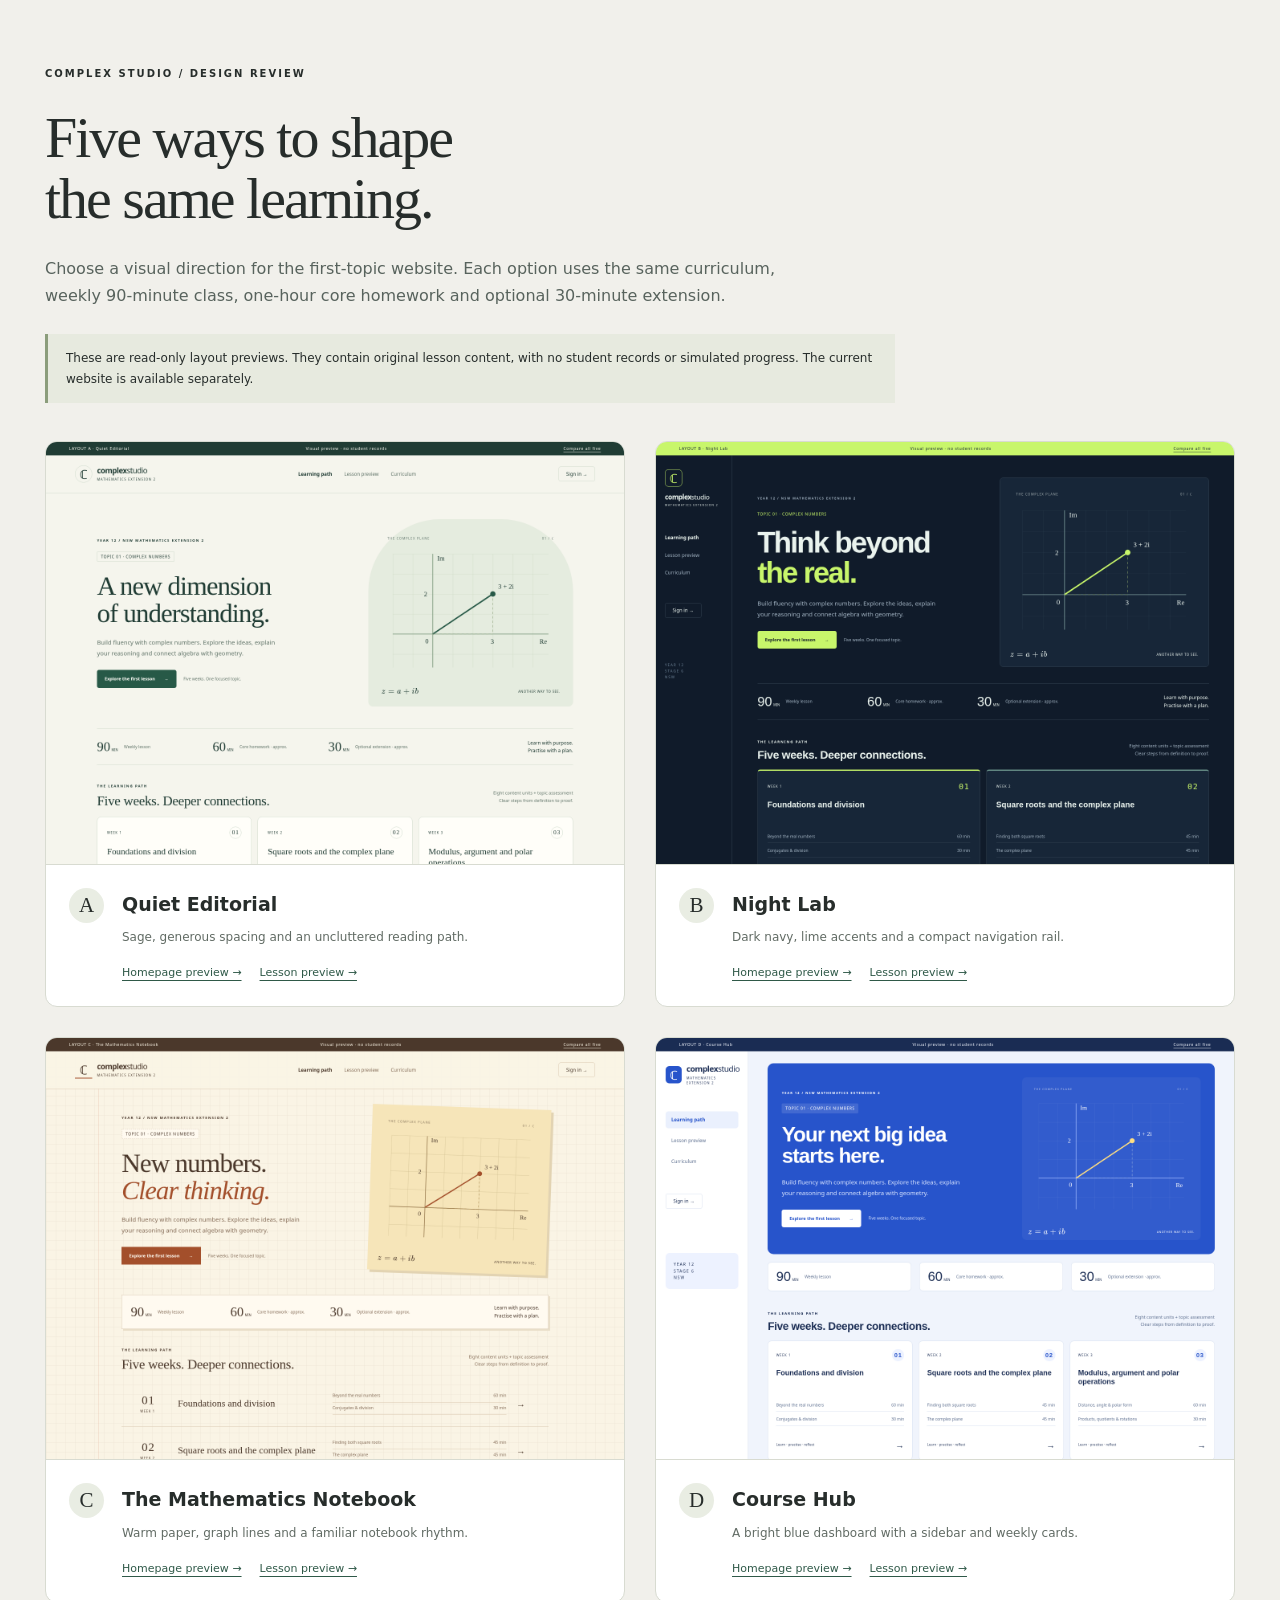
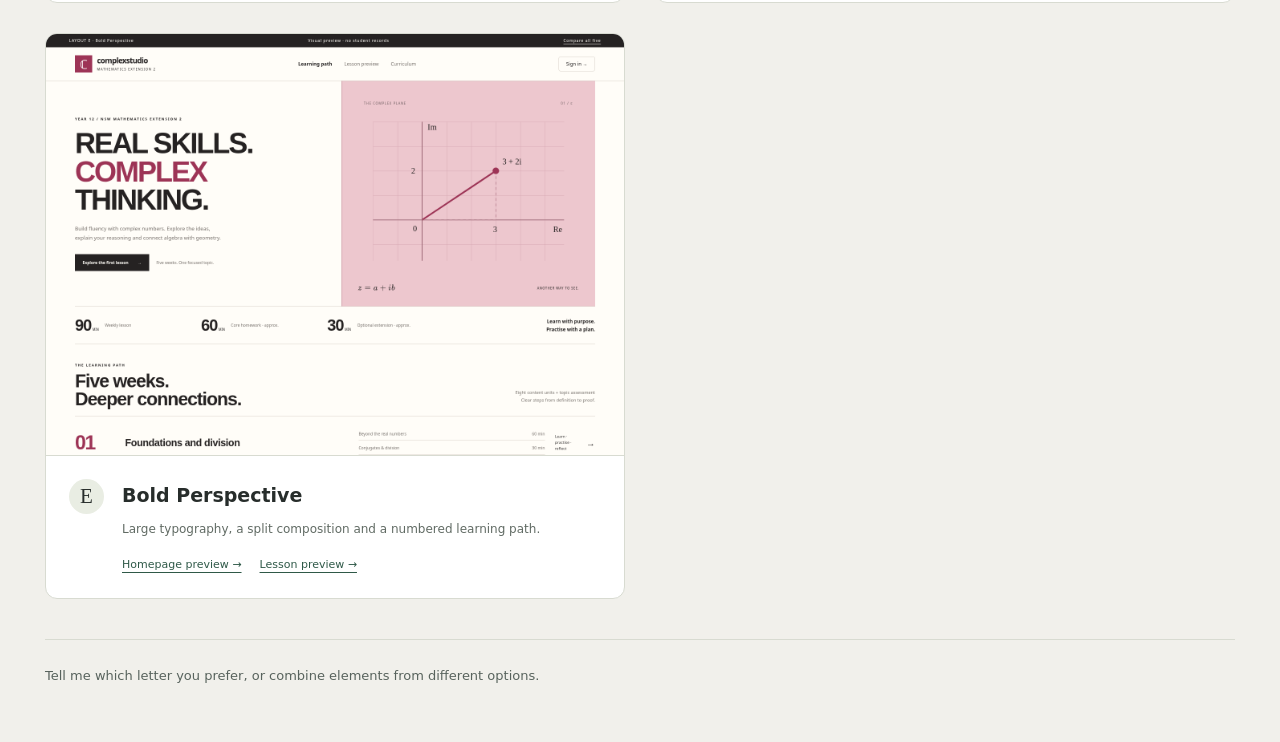
==== index.html @ 90b229e0 "Publish five read-only website layout previews" ====
<!doctype html><html lang="en"><head><meta charset="utf-8"><meta name="viewport" content="width=device-width,initial-scale=1"><title>Five website layout options · Complex Studio</title><link rel="stylesheet" href="assets/design-gallery.css"></head><body><main><p class="eyebrow">COMPLEX STUDIO / DESIGN REVIEW</p><h1>Five ways to shape<br>the same learning.</h1><p class="intro">Choose a visual direction for the first-topic website. Each option uses the same curriculum, weekly 90-minute class, one-hour core homework and optional 30-minute extension.</p><p class="notice">These are read-only layout previews. They contain original lesson content, with no student records or simulated progress. The current website is available separately.</p><div class="gallery"><article><a class="image-link" href="a.html"><img src="assets/previews/a.png" alt="Layout A, Quiet Editorial homepage preview" width="1440" height="1050"></a><div class="card-copy"><span class="letter">A</span><div><h2>Quiet Editorial</h2><p>Sage, generous spacing and an uncluttered reading path.</p><nav><a href="a.html">Homepage preview →</a><a href="a-lesson.html">Lesson preview →</a></nav></div></div></article><article><a class="image-link" href="b.html"><img src="assets/previews/b.png" alt="Layout B, Night Lab homepage preview" width="1440" height="1050"></a><div class="card-copy"><span class="letter">B</span><div><h2>Night Lab</h2><p>Dark navy, lime accents and a compact navigation rail.</p><nav><a href="b.html">Homepage preview →</a><a href="b-lesson.html">Lesson preview →</a></nav></div></div></article><article><a class="image-link" href="c.html"><img src="assets/previews/c.png" alt="Layout C, The Mathematics Notebook homepage preview" width="1440" height="1050"></a><div class="card-copy"><span class="letter">C</span><div><h2>The Mathematics Notebook</h2><p>Warm paper, graph lines and a familiar notebook rhythm.</p><nav><a href="c.html">Homepage preview →</a><a href="c-lesson.html">Lesson preview →</a></nav></div></div></article><article><a class="image-link" href="d.html"><img src="assets/previews/d.png" alt="Layout D, Course Hub homepage preview" width="1440" height="1050"></a><div class="card-copy"><span class="letter">D</span><div><h2>Course Hub</h2><p>A bright blue dashboard with a sidebar and weekly cards.</p><nav><a href="d.html">Homepage preview →</a><a href="d-lesson.html">Lesson preview →</a></nav></div></div></article><article><a class="image-link" href="e.html"><img src="assets/previews/e.png" alt="Layout E, Bold Perspective homepage preview" width="1440" height="1050"></a><div class="card-copy"><span class="letter">E</span><div><h2>Bold Perspective</h2><p>Large typography, a split composition and a numbered learning path.</p><nav><a href="e.html">Homepage preview →</a><a href="e-lesson.html">Lesson preview →</a></nav></div></div></article></div><footer>Tell me which letter you prefer, or combine elements from different options.</footer></main></body></html>
---- assets/design-gallery.css ----
*{box-sizing:border-box}body{margin:0;background:#f1f0eb;color:#272d2b;font:15px/1.7 system-ui,sans-serif}main{max-width:1380px;margin:auto;padding:55px 45px}.eyebrow{font-size:10px;letter-spacing:2px;font-weight:750}h1{font:normal 58px/1.06 Georgia,serif;letter-spacing:-2px;margin:25px 0}p.intro{font-size:16px;max-width:770px;color:#58635d}.notice{padding:14px 18px;border-left:3px solid #8b9d7b;background:#e7eadf;font-size:12px;max-width:850px;margin:25px 0 38px}.gallery{display:grid;grid-template-columns:repeat(2,minmax(0,1fr));gap:30px}article{border:1px solid #d8dbd1;background:#fff;border-radius:12px;overflow:hidden}.image-link{display:block;background:#e1e4de;border-bottom:1px solid #d8dbd1}img{display:block;width:100%;height:auto;aspect-ratio:1440/1050;object-fit:cover;object-position:top}.card-copy{display:flex;gap:18px;padding:23px}.letter{display:grid;place-items:center;flex-shrink:0;width:35px;height:35px;background:#e9ede3;border-radius:50%;font:21px Georgia}h2{font-size:19px;margin:0 0 7px}article p{font-size:12px;color:#616b64;margin:0 0 17px}nav{display:flex;flex-wrap:wrap;gap:18px}nav a{font-size:11px;color:#2f5948;text-underline-offset:4px}footer{margin-top:40px;border-top:1px solid #d8dbd1;padding-top:25px;font-size:13px;color:#58635d}a:focus-visible{outline:3px solid #a26226;outline-offset:3px}@media(max-width:650px){main{padding:28px 20px}h1{font-size:43px}.gallery{grid-template-columns:1fr;gap:22px}.card-copy{padding:18px}.notice{font-size:11px}}
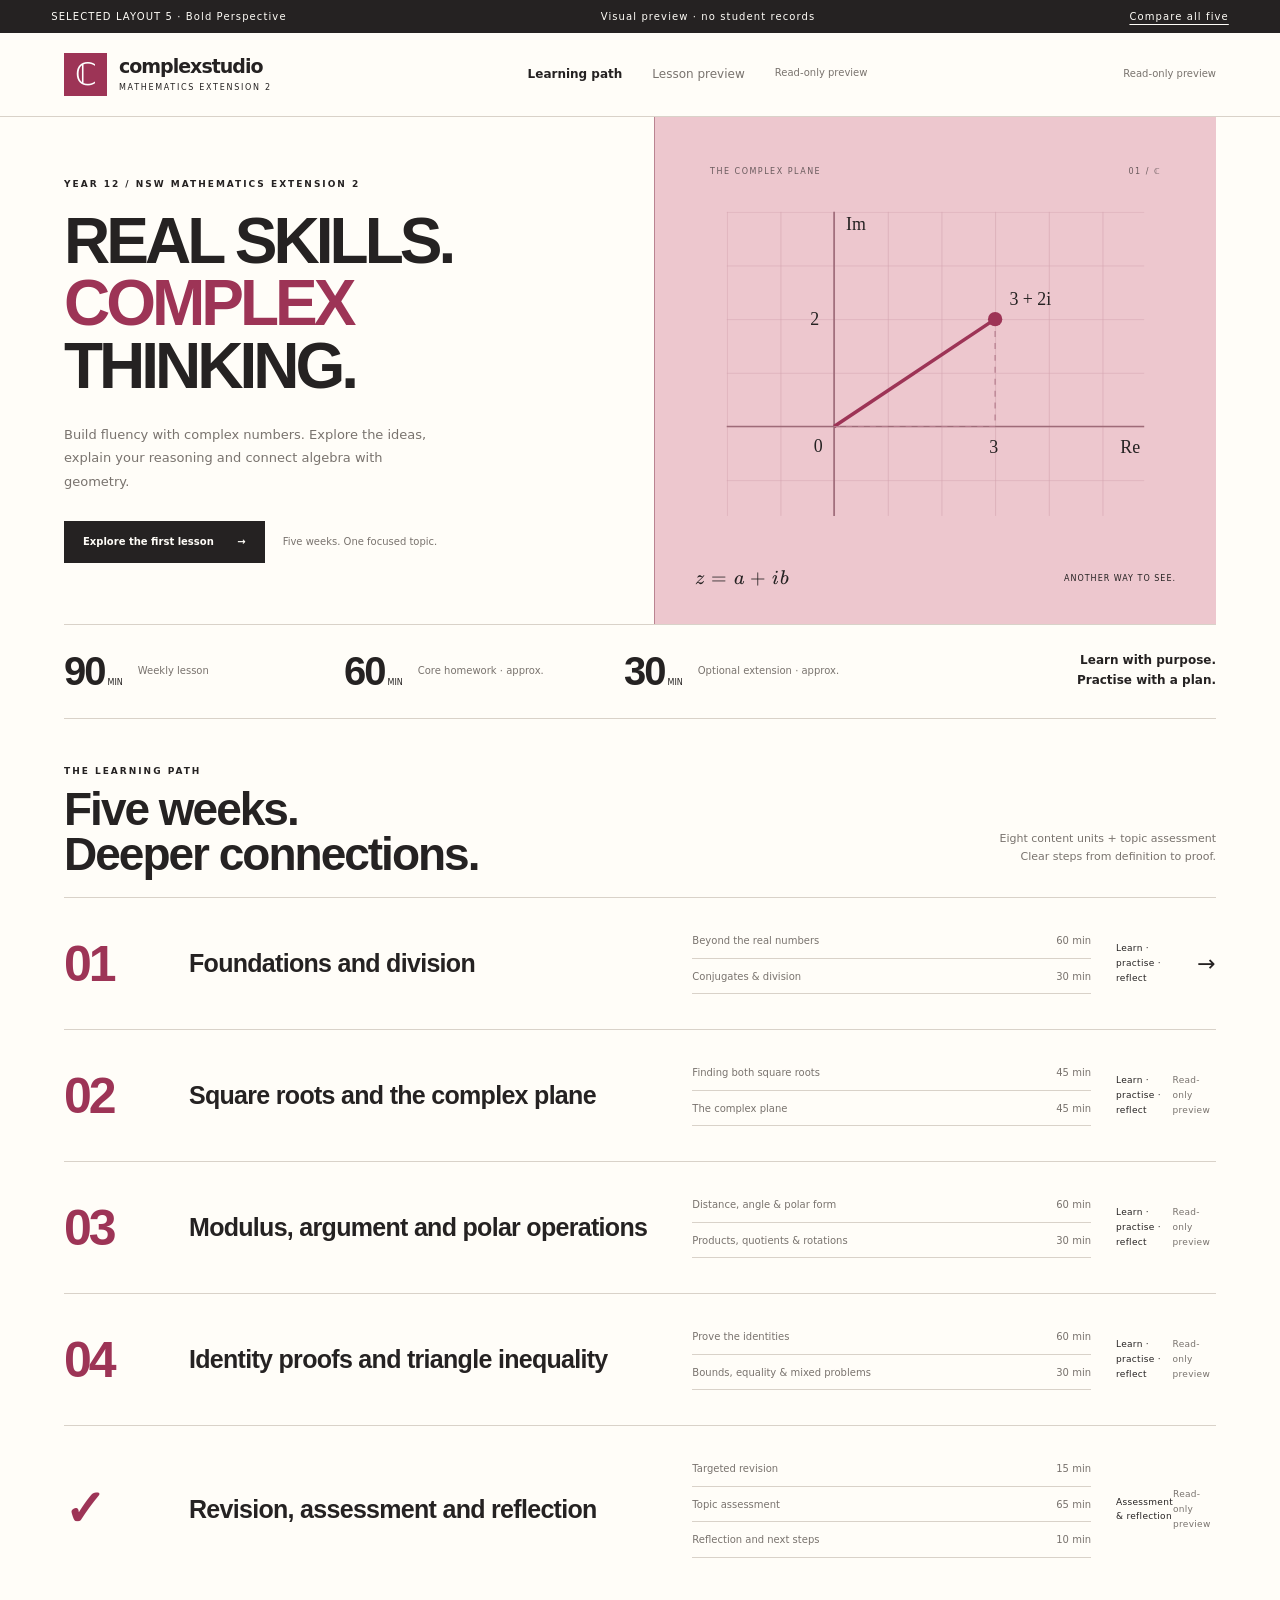
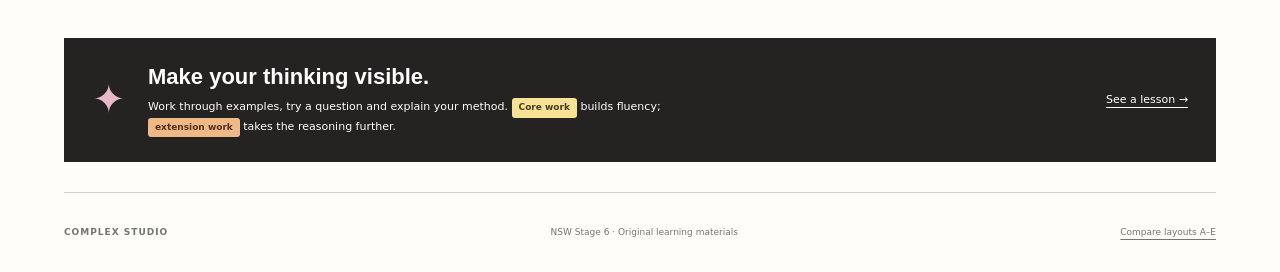
==== commit 500ae00c: "Select Bold Perspective as the opening layout preview" ====
--- a/index.html
+++ b/index.html
@@ -1 +1,37 @@
-<!doctype html><html lang="en"><head><meta charset="utf-8"><meta name="viewport" content="width=device-width,initial-scale=1"><title>Five website layout options · Complex Studio</title><link rel="stylesheet" href="assets/design-gallery.css"></head><body><main><p class="eyebrow">COMPLEX STUDIO / DESIGN REVIEW</p><h1>Five ways to shape<br>the same learning.</h1><p class="intro">Choose a visual direction for the first-topic website. Each option uses the same curriculum, weekly 90-minute class, one-hour core homework and optional 30-minute extension.</p><p class="notice">These are read-only layout previews. They contain original lesson content, with no student records or simulated progress. The current website is available separately.</p><div class="gallery"><article><a class="image-link" href="a.html"><img src="assets/previews/a.png" alt="Layout A, Quiet Editorial homepage preview" width="1440" height="1050"></a><div class="card-copy"><span class="letter">A</span><div><h2>Quiet Editorial</h2><p>Sage, generous spacing and an uncluttered reading path.</p><nav><a href="a.html">Homepage preview →</a><a href="a-lesson.html">Lesson preview →</a></nav></div></div></article><article><a class="image-link" href="b.html"><img src="assets/previews/b.png" alt="Layout B, Night Lab homepage preview" width="1440" height="1050"></a><div class="card-copy"><span class="letter">B</span><div><h2>Night Lab</h2><p>Dark navy, lime accents and a compact navigation rail.</p><nav><a href="b.html">Homepage preview →</a><a href="b-lesson.html">Lesson preview →</a></nav></div></div></article><article><a class="image-link" href="c.html"><img src="assets/previews/c.png" alt="Layout C, The Mathematics Notebook homepage preview" width="1440" height="1050"></a><div class="card-copy"><span class="letter">C</span><div><h2>The Mathematics Notebook</h2><p>Warm paper, graph lines and a familiar notebook rhythm.</p><nav><a href="c.html">Homepage preview →</a><a href="c-lesson.html">Lesson preview →</a></nav></div></div></article><article><a class="image-link" href="d.html"><img src="assets/previews/d.png" alt="Layout D, Course Hub homepage preview" width="1440" height="1050"></a><div class="card-copy"><span class="letter">D</span><div><h2>Course Hub</h2><p>A bright blue dashboard with a sidebar and weekly cards.</p><nav><a href="d.html">Homepage preview →</a><a href="d-lesson.html">Lesson preview →</a></nav></div></div></article><article><a class="image-link" href="e.html"><img src="assets/previews/e.png" alt="Layout E, Bold Perspective homepage preview" width="1440" height="1050"></a><div class="card-copy"><span class="letter">E</span><div><h2>Bold Perspective</h2><p>Large typography, a split composition and a numbered learning path.</p><nav><a href="e.html">Homepage preview →</a><a href="e-lesson.html">Lesson preview →</a></nav></div></div></article></div><footer>Tell me which letter you prefer, or combine elements from different options.</footer></main></body></html>+<!doctype html>
+<html lang="en">
+<head>
+  <meta charset="utf-8"><meta name="viewport" content="width=device-width,initial-scale=1">
+  <title>E · Bold Perspective · Complex Studio</title>
+  <link rel="stylesheet" href="assets/design-options.css">
+  <link rel="stylesheet" href="assets/katex/katex.min.css">
+  <script defer src="assets/katex/katex.min.js"></script><script defer src="assets/katex/contrib/auto-render.min.js"></script>
+  <script defer src="assets/design-options.js"></script>
+</head>
+<body class="design-e">
+<a class="skip-link" href="#content">Skip to content</a>
+<div class="preview-bar"><span>SELECTED LAYOUT 5 · Bold Perspective</span><span>Visual preview · no student records</span><a href="layouts.html">Compare all five</a></div>
+<div class="site-shell">
+<header class="site-header">
+  <a class="logo" href="e.html"><span class="logo-mark">ℂ</span><span>complex<span class="logo-second">studio</span><small>MATHEMATICS EXTENSION 2</small></span></a>
+  <nav aria-label="Preview navigation"><a href="e.html" aria-current="page">Learning path</a><a href="e-lesson.html" >Lesson preview</a><span class="small-note">Read-only preview</span></nav>
+  <span class="small-note">Read-only preview</span>
+  <div class="rail-caption">YEAR 12<br>STAGE 6<br>NSW</div>
+</header>
+<main id="content">
+
+<section class="hero">
+  <div class="hero-copy"><p class="eyebrow">YEAR 12 / NSW MATHEMATICS EXTENSION 2</p><div class="topic-tag">TOPIC 01 · COMPLEX NUMBERS</div><h1>REAL SKILLS.<br><em>COMPLEX</em><br>THINKING.</h1><p class="intro">Build fluency with complex numbers. Explore the ideas, explain your reasoning and connect algebra with geometry.</p><div class="hero-actions"><a class="primary" href="e-lesson.html">Explore the first lesson <span aria-hidden="true">→</span></a><span class="small-note">Five weeks. One focused topic.</span></div></div>
+  <div class="hero-visual"><div class="visual-top"><span>THE COMPLEX PLANE</span><span>01 / ℂ</span></div>
+    <svg viewBox="0 0 420 320" role="img" aria-label="Argand diagram: 3 plus 2i is at coordinates (3,2); each grid interval is one unit."><defs><pattern id="grid" x="35" y="30" width="45" height="45" patternUnits="userSpaceOnUse"><path d="M45 0H0V45" fill="none" class="grid-line"/></pattern></defs><rect x="35" y="30" width="350" height="255" fill="url(#grid)"/><path d="M35 210H385 M125 30V285" class="axis-line"/><path d="M125 210L260 120" class="radius-line"/><path d="M260 120V210H125" class="guide-line"/><circle cx="260" cy="120" r="6" class="point"/><g class="graph-label"><text x="272" y="108">3 + 2i</text><text x="365" y="232">Re</text><text x="135" y="45">Im</text><text x="108" y="231">0</text><text x="255" y="232">3</text><text x="105" y="125">2</text></g></svg>
+    <div class="visual-bottom"><span>\(z=a+ib\)</span><span>ANOTHER WAY TO SEE.</span></div>
+  </div>
+</section>
+<section class="rhythm" aria-label="Weekly workload"><div><span class="rhythm-number">90<span>MIN</span></span><span>Weekly lesson</span></div><div><span class="rhythm-number">60<span>MIN</span></span><span>Core homework · approx.</span></div><div><span class="rhythm-number">30<span>MIN</span></span><span>Optional extension · approx.</span></div><p>Learn with purpose.<br>Practise with a plan.</p></section>
+<section class="learning-path"><div class="section-heading"><div><p class="eyebrow">THE LEARNING PATH</p><h2>Five weeks.<br class="e-only"> Deeper connections.</h2></div><p>Eight content units + topic assessment<br>Clear steps from definition to proof.</p></div><div class="week-grid">
+<article class="week-card"><div class="week-top"><span>WEEK 1</span><span class="week-icon">01</span></div><h3>Foundations and division</h3><div class="unit-list"><p>Beyond the real numbers<span>60 min</span></p><p>Conjugates &amp; division<span>30 min</span></p></div><div class="week-footer"><span>Learn · practise · reflect</span><a href="e-lesson.html" aria-label="Preview week 1">→</a></div></article><article class="week-card"><div class="week-top"><span>WEEK 2</span><span class="week-icon">02</span></div><h3>Square roots and the complex plane</h3><div class="unit-list"><p>Finding both square roots<span>45 min</span></p><p>The complex plane<span>45 min</span></p></div><div class="week-footer"><span>Learn · practise · reflect</span><span class="small-note">Read-only preview</span></div></article><article class="week-card"><div class="week-top"><span>WEEK 3</span><span class="week-icon">03</span></div><h3>Modulus, argument and polar operations</h3><div class="unit-list"><p>Distance, angle &amp; polar form<span>60 min</span></p><p>Products, quotients &amp; rotations<span>30 min</span></p></div><div class="week-footer"><span>Learn · practise · reflect</span><span class="small-note">Read-only preview</span></div></article><article class="week-card"><div class="week-top"><span>WEEK 4</span><span class="week-icon">04</span></div><h3>Identity proofs and triangle inequality</h3><div class="unit-list"><p>Prove the identities<span>60 min</span></p><p>Bounds, equality &amp; mixed problems<span>30 min</span></p></div><div class="week-footer"><span>Learn · practise · reflect</span><span class="small-note">Read-only preview</span></div></article><article class="week-card"><div class="week-top"><span>WEEK 5</span><span class="week-icon">✓</span></div><h3>Revision, assessment and reflection</h3><div class="unit-list"><p>Targeted revision<span>15 min</span></p><p>Topic assessment<span>65 min</span></p><p>Reflection and next steps<span>10 min</span></p></div><div class="week-footer"><span>Assessment & reflection</span><span class="small-note">Read-only preview</span></div></article>
+</div></section>
+<section class="practice-note"><span class="note-symbol">✦</span><div><h3>Make your thinking visible.</h3><p>Work through examples, try a question and explain your method. <span class="core-label">Core work</span> builds fluency; <span class="extension-label">extension work</span> takes the reasoning further.</p></div><a href="e-lesson.html">See a lesson →</a></section>
+
+<footer><span>COMPLEX STUDIO</span><span>NSW Stage 6 · Original learning materials</span><a href="layouts.html">Compare layouts A–E</a></footer>
+</main></div></body></html>
--- a/assets/design-options.css
+++ b/assets/design-options.css
@@ -0,0 +1,13 @@
+*{box-sizing:border-box}:root{--bg:#f5f5ed;--panel:#fffef9;--ink:#203c34;--muted:#64776c;--accent:#275947;--line:#d3ded0;--display:Georgia,serif;--body:system-ui,sans-serif}html{scroll-behavior:smooth}body{margin:0;color:var(--ink);background:var(--bg);font:15px/1.65 var(--body)}a{color:inherit;text-underline-offset:4px}button,a{touch-action:manipulation}:focus-visible{outline:3px solid #b66e21;outline-offset:5px}.skip-link{position:absolute;top:-100px}.skip-link:focus{top:5px;background:white;padding:10px;z-index:20}.preview-bar{display:flex;justify-content:space-between;align-items:center;gap:16px;padding:9px 4%;background:var(--ink);color:var(--bg);font:10px/1.5 system-ui,sans-serif;letter-spacing:1.1px}.preview-bar a{color:inherit}.site-header{display:flex;justify-content:space-between;gap:30px;align-items:center;padding:25px 5%;border-bottom:1px solid var(--line)}.logo{display:flex;gap:12px;align-items:center;text-decoration:none;font-size:19px;font-weight:600;letter-spacing:-.8px;line-height:1.2}.logo-mark{font:31px Georgia;border:1px solid var(--line);width:43px;height:43px;border-radius:50%;display:grid;place-items:center}.logo-second{font-weight:350}.logo small{display:block;font:8px/1.5 system-ui;letter-spacing:1.7px;margin-top:5px}.site-header nav{display:flex;gap:30px;font-size:12px;color:var(--muted)}.site-header nav a{text-decoration:none}.site-header nav a[aria-current]{color:var(--ink);font-weight:750}.sign-in{text-decoration:none;border:1px solid var(--line);padding:8px 18px;border-radius:5px;font-size:12px}.rail-caption{display:none}main{max-width:1330px;margin:auto;padding:0 5%}.hero{display:grid;grid-template-columns:1.2fr 1fr;gap:65px;align-items:center;padding:65px 0 55px}.eyebrow{font:700 9px/1.6 var(--body);letter-spacing:2px;margin:0 0 18px;text-transform:uppercase}.topic-tag{font-size:10px;border:1px solid var(--line);display:inline-block;padding:4px 9px;border-radius:3px;letter-spacing:1px;margin-bottom:8px}h1{font:normal clamp(44px,4.6vw,70px)/1.03 var(--display);letter-spacing:-2px;margin:18px 0 25px}h1 em{font-weight:normal}h2{font:normal 34px/1.15 var(--display);letter-spacing:-.6px;margin:8px 0 18px}h3{font:normal 22px/1.25 var(--display);margin:12px 0}.intro{max-width:450px;color:var(--muted);font-size:15px;line-height:1.8}.hero-actions{display:flex;align-items:center;gap:18px;flex-wrap:wrap;margin-top:28px}.primary{display:inline-block;padding:13px 19px;background:var(--accent);color:var(--panel);text-decoration:none;font-size:11px;font-weight:650;border-radius:5px}.primary span{margin-left:20px}.small-note{font-size:10px;color:var(--muted)}.hero-visual{padding:22px;background:#e5ecdf;border-radius:180px 180px 12px 12px;min-width:0}.visual-top{display:flex;justify-content:space-between;font:8px system-ui;letter-spacing:1.5px;padding:20px 25px 0;opacity:.65}.hero-visual svg{width:100%;height:auto;display:block}.grid-line{stroke:#c9d7bf;stroke-width:1}.axis-line{stroke:#769478;stroke-width:1.4;fill:none}.radius-line{stroke:var(--accent);stroke-width:3;fill:none}.guide-line{stroke:#90a47f;stroke-dasharray:5 5;fill:none}.point{fill:var(--accent)}.graph-label{font:15px Georgia;fill:var(--ink)}.visual-bottom{display:flex;justify-content:space-between;align-items:center;padding:8px 10px 3px;font:8px system-ui;letter-spacing:1px}.visual-bottom .katex{font-size:20px}.rhythm{display:grid;grid-template-columns:repeat(3,1fr) 1.2fr;gap:20px;padding:25px 0;border-top:1px solid var(--line);border-bottom:1px solid var(--line);align-items:center}.rhythm>div{display:flex;align-items:center;gap:15px;font-size:10px;color:var(--muted)}.rhythm-number{font:33px var(--display);color:var(--ink)}.rhythm-number span{font:8px var(--body);margin-left:3px}.rhythm p{font-size:12px;margin:0;text-align:right}.learning-path{padding:45px 0}.section-heading{display:flex;justify-content:space-between;align-items:end;gap:20px;margin-bottom:20px}.section-heading .eyebrow{margin-bottom:9px}.section-heading h2{margin:0}.section-heading>p{font-size:11px;color:var(--muted);text-align:right}.week-grid{display:grid;grid-template-columns:repeat(3,1fr);gap:15px}.week-card{background:var(--panel);border:1px solid var(--line);padding:24px;border-radius:11px;min-width:0;display:flex;flex-direction:column}.week-top{display:flex;justify-content:space-between;align-items:center;font-size:8px;letter-spacing:1.5px}.week-icon{border:1px solid var(--line);width:30px;height:30px;border-radius:50%;display:grid;place-items:center;font:15px Georgia}.week-card h3{margin:18px 0;min-height:55px}.unit-list{font-size:10px;color:var(--muted);flex:1}.unit-list p{display:flex;justify-content:space-between;gap:12px;padding-bottom:8px;border-bottom:1px solid var(--line)}.unit-list span{white-space:nowrap}.week-footer{display:flex;justify-content:space-between;align-items:center;margin-top:18px;font-size:8px;letter-spacing:.3px}.week-footer a{font-size:22px;text-decoration:none}.practice-note{display:flex;gap:22px;padding:25px 28px;background:#e5ecdf;border-radius:10px;align-items:center}.practice-note h3{margin:0 0 8px}.practice-note p{font-size:11px;margin:0;max-width:600px}.practice-note>a{font-size:11px;white-space:nowrap;margin-left:auto}.note-symbol{font:40px Georgia}.core-label,.extension-label{display:inline-block;font:700 9px/1.5 var(--body);padding:3px 7px;border-radius:3px;color:#473d20;background:#f6e195}.extension-label{background:#efb887;color:#56321e}footer{display:flex;justify-content:space-between;gap:20px;padding:32px 0;font-size:9px;color:var(--muted);margin-top:30px;border-top:1px solid var(--line)}footer span:first-child{letter-spacing:1px;font-weight:750}.e-only{display:none}.lesson-shell{display:grid;grid-template-columns:200px minmax(0,1fr);gap:60px;padding:48px 0}.lesson-menu{align-self:start;position:sticky;top:20px}.lesson-menu>a{display:block;font-size:12px;padding:9px 0;text-decoration:none}.lesson-menu>.eyebrow{margin-top:32px;font-size:8px}.lesson-menu>p:last-child{font-size:10px;color:var(--muted);margin-top:30px}.lesson-body{max-width:750px}.lesson-body h1{font-size:65px}.lesson-body>section{margin:35px 0;padding-top:15px}.lesson-body>section>p:not(.eyebrow){font-size:14px;line-height:1.9}.intentions{padding:25px!important;background:#e5ecdf;border-radius:9px}.intentions ul{padding-left:20px;font-size:13px}.criteria{border-top:1px solid var(--line);padding-top:14px;font-size:12px!important}.worked-example{border-left:3px solid var(--accent);padding:18px 25px!important;background:var(--panel)}.practice-card{border:1px solid var(--line);border-left:5px solid #e6c65b;padding:25px!important;border-radius:8px;background:var(--panel)}.answer-placeholder{padding:16px;border:1px dashed var(--line);color:var(--muted);font-size:12px!important}.katex-display{overflow:auto}
+/* B: a navigation rail and a high-contrast laboratory canvas. */
+.design-b{--bg:#101b2a;--panel:#172638;--ink:#eaf3ee;--muted:#a3b4c3;--accent:#c8f66b;--line:#344353;--display:Arial,sans-serif}.design-b .preview-bar{background:#c8f66b;color:#172638}.design-b .site-shell{display:grid;grid-template-columns:190px minmax(0,1fr)}.design-b .site-header{display:flex;flex-direction:column;align-items:start;justify-content:start;padding:35px 22px;border:0;border-right:1px solid var(--line)}.design-b .logo{font-size:17px;flex-wrap:wrap;gap:16px}.design-b .logo-mark{border-radius:9px;color:var(--accent);border-color:var(--accent)}.design-b .logo small{font-size:7px}.design-b nav{flex-direction:column;gap:24px;margin-top:35px}.design-b .sign-in{margin-top:35px}.design-b .rail-caption{display:block;font-size:9px;letter-spacing:2px;color:#71869a;margin-top:80px}.design-b main{width:100%;max-width:1280px;padding:0 5%}.design-b .hero{gap:30px;padding:55px 0 40px;grid-template-columns:1.1fr 1fr}.design-b h1{font-size:clamp(45px,5.1vw,78px);font-weight:800;letter-spacing:-4px;line-height:1.02}.design-b h1 em{font-style:normal;color:var(--accent);font-weight:800}.design-b .topic-tag{border:0;padding:0;color:var(--accent)}.design-b .hero-copy>.eyebrow{color:var(--muted);font-size:8px}.design-b .hero-visual{border-radius:10px;background:#172638;border:1px solid var(--line);padding:15px}.design-b .grid-line{stroke:#2c4050}.design-b .axis-line{stroke:#7c9b9b}.design-b .guide-line{stroke:#809661}.design-b .primary{color:#132029;font-weight:800}.design-b .week-grid{grid-template-columns:repeat(2,1fr)}.design-b .week-card{border-radius:6px;border-top:3px solid #6b938b}.design-b .week-card:first-child{border-top-color:var(--accent)}.design-b .week-icon{color:var(--accent);border:0;font-family:monospace;font-size:20px}.design-b h2{font-weight:700;font-size:28px}.design-b h3{font-weight:650;font-size:20px}.design-b .practice-note,.design-b .intentions{background:#20352f}.design-b .lesson-shell{grid-template-columns:150px minmax(0,1fr);gap:35px}.design-b .lesson-body h1{font-size:64px}.design-b .core-label{color:#473d20}
+/* C: notebook spine, paper texture and an ordered vertical reading path. */
+.design-c{--bg:#faf4e5;--panel:#fffaf0;--ink:#4b382b;--muted:#88705c;--accent:#a34f2b;--line:#dccbb4;--display:Georgia,serif;background-image:linear-gradient(#d5c6af38 1px,transparent 1px),linear-gradient(90deg,#d5c6af38 1px,transparent 1px);background-size:24px 24px}.design-c .site-header{background:#faf4e5ed}.design-c .logo-mark{border:0;border-bottom:2px solid var(--accent);border-radius:0}.design-c main{max-width:1180px;border-left:1px solid #d78d7155;margin-left:9%;padding-left:4%;padding-right:4%}.design-c .hero{grid-template-columns:1.3fr 1fr;gap:40px;padding-top:45px}.design-c h1{font-size:66px}.design-c h1 em{color:var(--accent)}.design-c .hero-visual{background:#f6e5b9;border-radius:0;transform:rotate(2deg);box-shadow:6px 6px 0 #e2d3b2;padding:15px}.design-c .grid-line{stroke:#c8b685}.design-c .axis-line{stroke:#94754a}.design-c .guide-line{stroke:#aa894c}.design-c .topic-tag{background:var(--panel);border-style:dashed}.design-c .primary{border-radius:0}.design-c .rhythm{background:#fffaf0;padding:22px;border:1px solid var(--line);box-shadow:4px 4px 0 #e9dec8}.design-c .week-grid{grid-template-columns:1fr;gap:0}.design-c .week-card{display:grid;grid-template-columns:100px 1fr 1.2fr 65px;gap:25px;align-items:center;border:0;border-bottom:1px solid var(--line);border-radius:0;padding:25px 15px;background:transparent}.design-c .week-top{flex-direction:column-reverse;gap:8px}.design-c .week-icon{border:0;font-size:30px}.design-c .week-card h3{min-height:0;margin:0;font-size:24px}.design-c .week-footer{margin:0}.design-c .week-footer span{display:none}.design-c .unit-list p{margin:5px 0}.design-c .practice-note{border-radius:0;background:#f2e4bd;border:1px solid var(--line)}.design-c .intentions{background:#f4e8cb;border-radius:0}.design-c .practice-card{border-radius:0}.design-c .lesson-menu{border-right:1px solid var(--line);padding-right:20px}
+/* D: sidebar course hub with a broad banner and structured week tiles. */
+.design-d{--bg:#f0f4fc;--panel:#fff;--ink:#1a2c53;--muted:#607292;--accent:#2754cb;--line:#d9e2f2;--display:Arial,sans-serif}.design-d .site-shell{display:grid;grid-template-columns:230px minmax(0,1fr)}.design-d .site-header{background:white;flex-direction:column;align-items:start;justify-content:start;padding:32px 24px;border:0;border-right:1px solid var(--line)}.design-d .logo{font-size:20px}.design-d .logo-mark{border-radius:9px;background:#2754cb;color:white;border:0}.design-d nav{flex-direction:column;gap:10px;margin-top:35px;width:100%}.design-d nav a{padding:11px 14px;border-radius:7px}.design-d nav a[aria-current]{background:#eaf0fd;color:#2754cb}.design-d .sign-in{margin-top:30px}.design-d .rail-caption{display:block;margin-top:80px;background:#edf2ff;border-radius:10px;padding:20px;width:100%;font-size:10px;letter-spacing:2px}.design-d main{padding:30px 4% 0;width:100%}.design-d .hero{padding:35px;background:#2754cb;color:white;border-radius:15px;gap:20px;grid-template-columns:1.3fr 1fr}.design-d .hero h1{font-size:clamp(38px,3.6vw,56px);font-weight:750;letter-spacing:-2px}.design-d .hero .intro,.design-d .hero .small-note{color:#d7e3ff}.design-d .hero .eyebrow{font-size:8px}.design-d .topic-tag{border:0;background:#ffffff20}.design-d .primary{background:#fff;color:#2754cb}.design-d .hero-visual{background:#ffffff0d;border-radius:10px;padding:5px}.design-d .hero-visual .graph-label{fill:white}.design-d .grid-line{stroke:#5075d7}.design-d .axis-line{stroke:#9eb8ff}.design-d .radius-line{stroke:#ffdf83}.design-d .point{fill:#ffdf83}.design-d .guide-line{stroke:#94addf}.design-d .visual-bottom,.design-d .visual-top{font-size:7px}.design-d .rhythm{margin-top:20px;border:0;padding:0;grid-template-columns:repeat(3,1fr)}.design-d .rhythm>div{background:white;border:1px solid var(--line);padding:16px 20px;border-radius:9px;justify-content:start}.design-d .rhythm p{display:none}.design-d .week-grid{grid-template-columns:repeat(3,1fr)}.design-d .week-card{border-radius:10px;padding:20px}.design-d .week-card h3{font-weight:700;font-size:18px}.design-d .week-icon{border:0;background:#edf2ff;color:#2754cb;font-family:Arial;font-weight:750}.design-d h2{font-size:27px;font-weight:750}.design-d .practice-note,.design-d .intentions{background:#e3ebfc}.design-d .practice-note h3{font-weight:700;font-size:20px}.design-d .lesson-shell{grid-template-columns:150px minmax(0,1fr);gap:30px}.design-d .lesson-body h1{font-size:55px;font-weight:750}.design-d .practice-card .primary{background:#2754cb;color:white}
+/* E: poster-like split cover and a typographic timeline. */
+.design-e{--bg:#fffdf8;--panel:#fffdf8;--ink:#252222;--muted:#79736e;--accent:#9d3456;--line:#d9d2c9;--display:Arial,sans-serif}.design-e .site-header{padding-top:20px;padding-bottom:20px}.design-e .logo{font-weight:850;letter-spacing:-1px}.design-e .logo-mark{border:0;background:#9d3456;color:white;border-radius:0}.design-e .logo-second{font-weight:850}.design-e main{max-width:1500px;padding:0 5%}.design-e .hero{padding:0;gap:0;grid-template-columns:1.05fr 1fr;border-bottom:1px solid var(--line)}.design-e .hero-copy{padding:48px 35px 48px 0}.design-e .topic-tag{display:none}.design-e .hero h1{font-size:clamp(48px,5vw,79px);font-weight:900;letter-spacing:-4px;line-height:.98}.design-e h1 em{font-style:normal;font-weight:900;color:#9d3456}.design-e .hero .intro{font-size:13px;max-width:370px}.design-e .hero-visual{height:100%;border-radius:0;background:#edc7ce;padding:30px;display:flex;flex-direction:column;justify-content:center;border-left:1px solid #ba8491}.design-e .grid-line{stroke:#d4a3af}.design-e .axis-line{stroke:#9e6b78}.design-e .guide-line{stroke:#b47c8c}.design-e .primary{border-radius:0;background:var(--ink);font-size:10px}.design-e .rhythm{border-top:0;padding:24px 0}.design-e .rhythm-number{font:900 40px Arial;letter-spacing:-2px}.design-e .rhythm-number span{letter-spacing:0}.design-e .rhythm p{font-weight:700}.design-e .section-heading h2{font:800 46px/.98 Arial;letter-spacing:-2px}.design-e .e-only{display:block}.design-e .week-grid{grid-template-columns:1fr;gap:0}.design-e .week-card{display:grid;grid-template-columns:100px 1.2fr 1fr 100px;gap:25px;align-items:center;border:0;border-top:1px solid var(--line);border-radius:0;padding:25px 0}.design-e .week-icon{font:800 50px Arial;border:0;width:auto;height:auto;color:#9d3456;letter-spacing:-3px}.design-e .week-top>span:first-child{display:none}.design-e .week-card h3{font:700 25px Arial;min-height:0;margin:0;letter-spacing:-.7px}.design-e .week-footer{margin:0}.design-e .week-footer span{font-size:9px;max-width:60px}.design-e .practice-note{border:0;border-radius:0;background:#252222;color:white}.design-e .note-symbol{color:#e9b8c8}.design-e .practice-note h3{font-weight:750}.design-e .intentions{border-radius:0;background:#f3dce1}.design-e .worked-example{border-color:#9d3456;background:#f7eeed}.design-e .lesson-body h1{font:800 66px/.98 Arial;letter-spacing:-3px}.design-e .practice-card{border-radius:0}
+@media(min-width:1600px){.design-b .site-shell,.design-d .site-shell{max-width:1600px;margin:auto}.hero{padding-top:80px}}
+@media(max-width:1050px){.design-b .site-shell,.design-d .site-shell{grid-template-columns:160px minmax(0,1fr)}.design-b .site-header,.design-d .site-header{padding:25px 16px}.hero{gap:25px}.design-d .hero{padding:25px}.design-d .hero h1{font-size:40px}.week-grid,.design-d .week-grid{grid-template-columns:repeat(2,1fr)}.design-d .hero-visual{display:none}.design-d .hero{grid-template-columns:1fr}.rhythm{gap:12px}.rhythm>div{gap:9px}.rhythm p{font-size:10px}.design-c .week-card,.design-e .week-card{grid-template-columns:65px 1fr 1fr;gap:15px}.design-c .week-footer,.design-e .week-footer{display:none}.lesson-shell{gap:30px;grid-template-columns:160px minmax(0,1fr)}}
+@media(max-width:760px){.preview-bar{font-size:8px;gap:10px}.preview-bar>span:nth-child(2){display:none}.site-header{gap:18px;flex-wrap:wrap;padding:18px 5%}.site-header nav{order:3;width:100%;gap:25px}.site-header .sign-in{margin-left:auto}.hero{padding:35px 0;grid-template-columns:1fr 1fr;gap:20px}h1{font-size:44px;letter-spacing:-1.6px}.hero .eyebrow{font-size:7px}.intro{font-size:12px}.topic-tag{font-size:8px}.hero-actions{gap:12px}.small-note{font-size:9px}.hero-visual{padding:7px;border-radius:100px 100px 10px 10px}.visual-top{font-size:6px;padding:25px 15px 0}.visual-bottom{font-size:6px}.visual-bottom .katex{font-size:16px}.rhythm{grid-template-columns:repeat(3,1fr)}.rhythm p{display:none}.rhythm>div{flex-direction:column;gap:3px;align-items:start}.section-heading{align-items:start}.section-heading>p{font-size:9px}.section-heading h2{font-size:27px}.practice-note{gap:15px;flex-wrap:wrap}.practice-note>a{margin-left:0}.practice-note>div{flex:1;min-width:200px}.design-b .site-shell,.design-d .site-shell{display:block}.design-b .site-header,.design-d .site-header{flex-direction:row;align-items:center;flex-wrap:wrap;border-bottom:1px solid var(--line);padding:18px 5%;gap:15px}.design-b .logo,.design-d .logo{flex-wrap:nowrap}.design-b nav,.design-d nav{flex-direction:row;margin:0;gap:20px;width:100%;order:3}.design-d nav a{padding:0;background:none!important}.design-b .sign-in,.design-d .sign-in{margin:0 0 0 auto}.rail-caption{display:none!important}.design-b h1{font-size:46px;letter-spacing:-2px}.design-b .hero{padding-top:35px}.design-b .hero-visual{padding:5px}.design-c main{margin-left:5%;padding-left:5%}.design-c .hero h1{font-size:46px}.design-e .hero h1{font-size:46px;letter-spacing:-2px}.design-e .hero-copy{padding:30px 20px 30px 0}.design-e .hero-visual{padding:5px}.design-e .section-heading h2{font-size:36px}.lesson-shell,.design-b .lesson-shell,.design-d .lesson-shell{display:block;padding:25px 0}.lesson-menu{position:static;display:flex;gap:18px;overflow:auto;margin-bottom:25px;border:0!important;padding:0!important}.lesson-menu>a{white-space:nowrap;font-size:10px}.lesson-menu p{display:none}.lesson-body h1,.design-b .lesson-body h1,.design-d .lesson-body h1,.design-e .lesson-body h1{font-size:48px}footer{font-size:8px;flex-wrap:wrap}}
+@media(max-width:500px){main{padding:0 6%}.hero,.design-b .hero,.design-c .hero,.design-e .hero{grid-template-columns:1fr}.hero-visual{max-width:100%;border-radius:12px;padding:5px 20px}.hero-visual svg{height:220px}.visual-top{padding-top:15px;font-size:7px}.visual-bottom{font-size:7px}.hero-copy{padding:0!important}.hero h1,.design-c .hero h1{font-size:52px}.hero .intro{font-size:14px}.topic-tag{font-size:9px}.eyebrow,.hero .eyebrow{font-size:8px}.week-grid,.design-b .week-grid,.design-d .week-grid{grid-template-columns:1fr}.week-card h3{min-height:0}.section-heading>p{display:none}.rhythm-number{font-size:28px}.rhythm>div{font-size:8px}.design-c .hero-visual{transform:none;padding:5px 20px}.design-c .rhythm{padding:15px}.design-c .week-card,.design-e .week-card{grid-template-columns:45px 1fr;gap:15px}.design-c .unit-list,.design-e .unit-list{grid-column:2}.design-c .week-card h3{font-size:22px}.design-e .hero{padding-top:30px}.design-e .hero h1{font-size:60px}.design-e .hero-visual{border:0;padding:5px 20px}.design-e .week-icon{font-size:37px}.design-d .rhythm>div{padding:15px 9px}.design-d .hero h1{font-size:43px}.practice-note{padding:20px}.practice-note p{font-size:12px}.note-symbol{display:none}.site-header nav{font-size:11px}.logo{font-size:18px}.lesson-body>section>p:not(.eyebrow){font-size:13px}.lesson-body h2{font-size:27px}}
